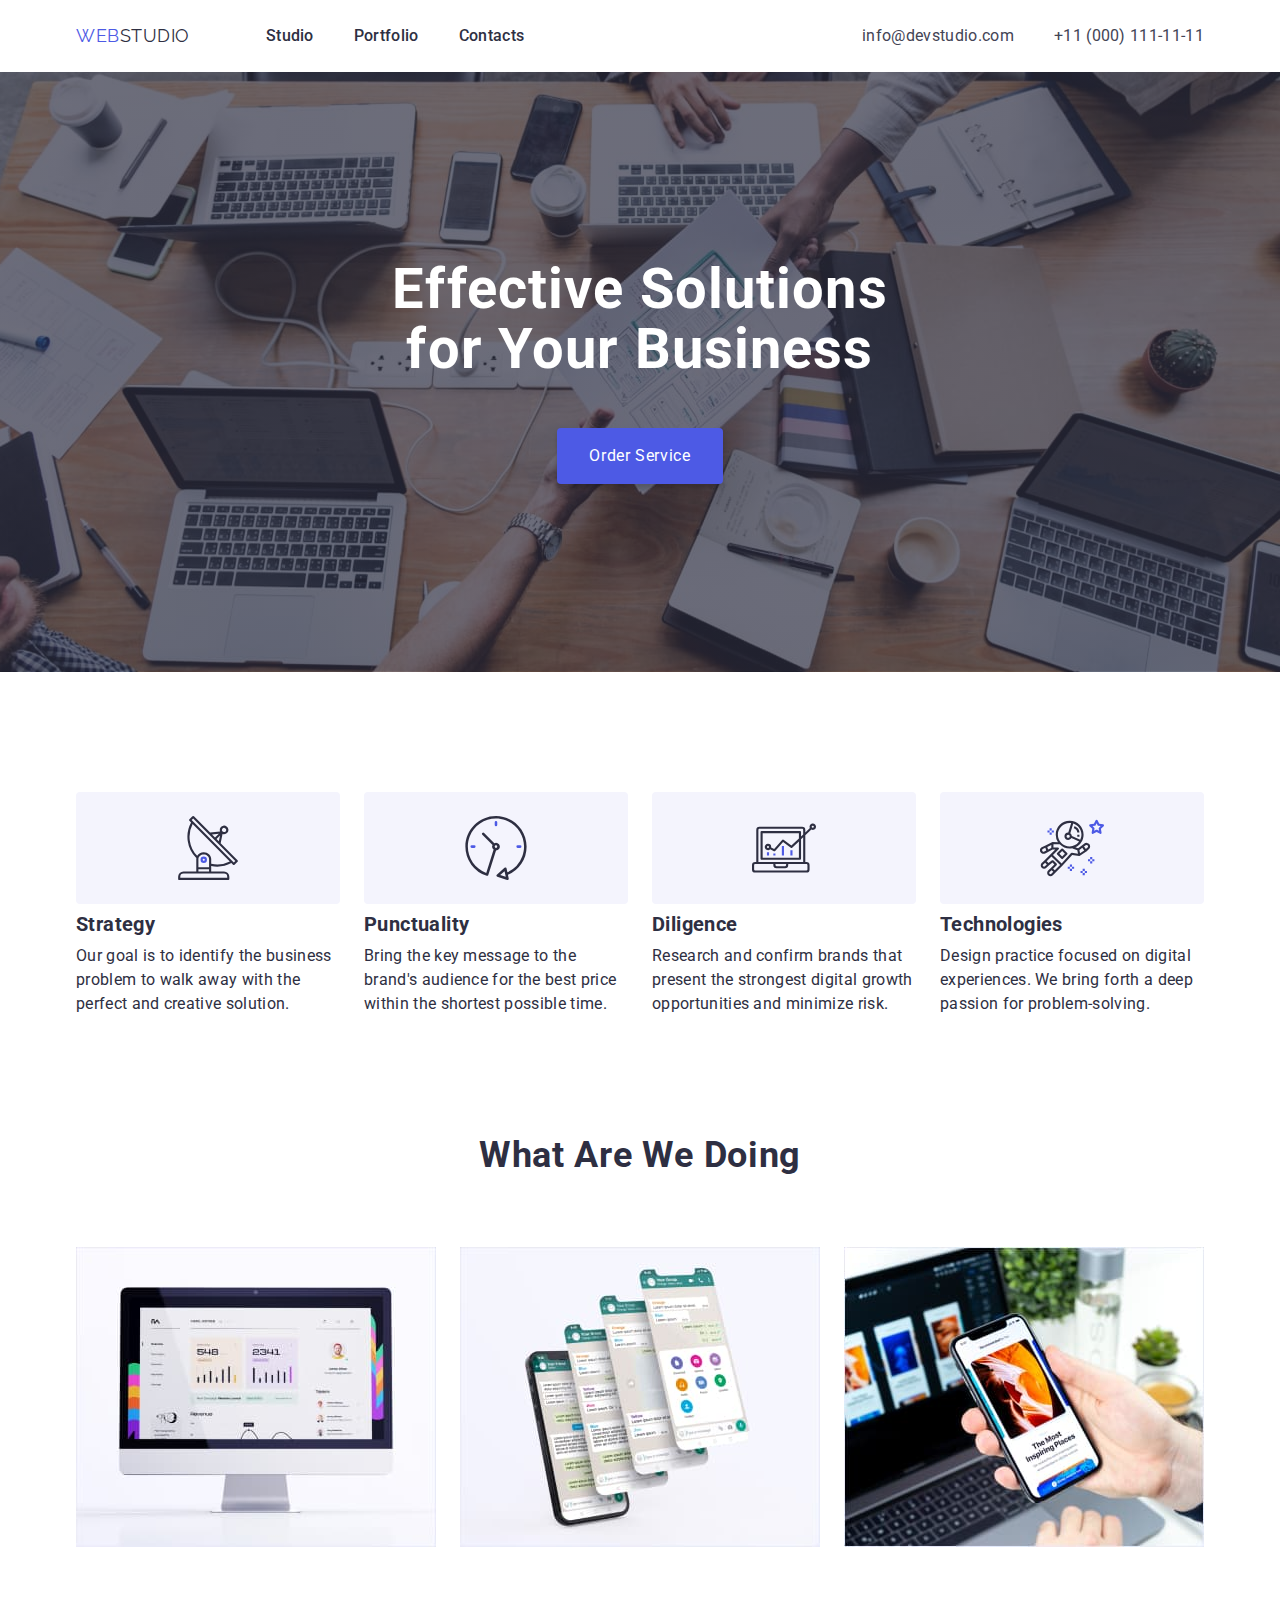
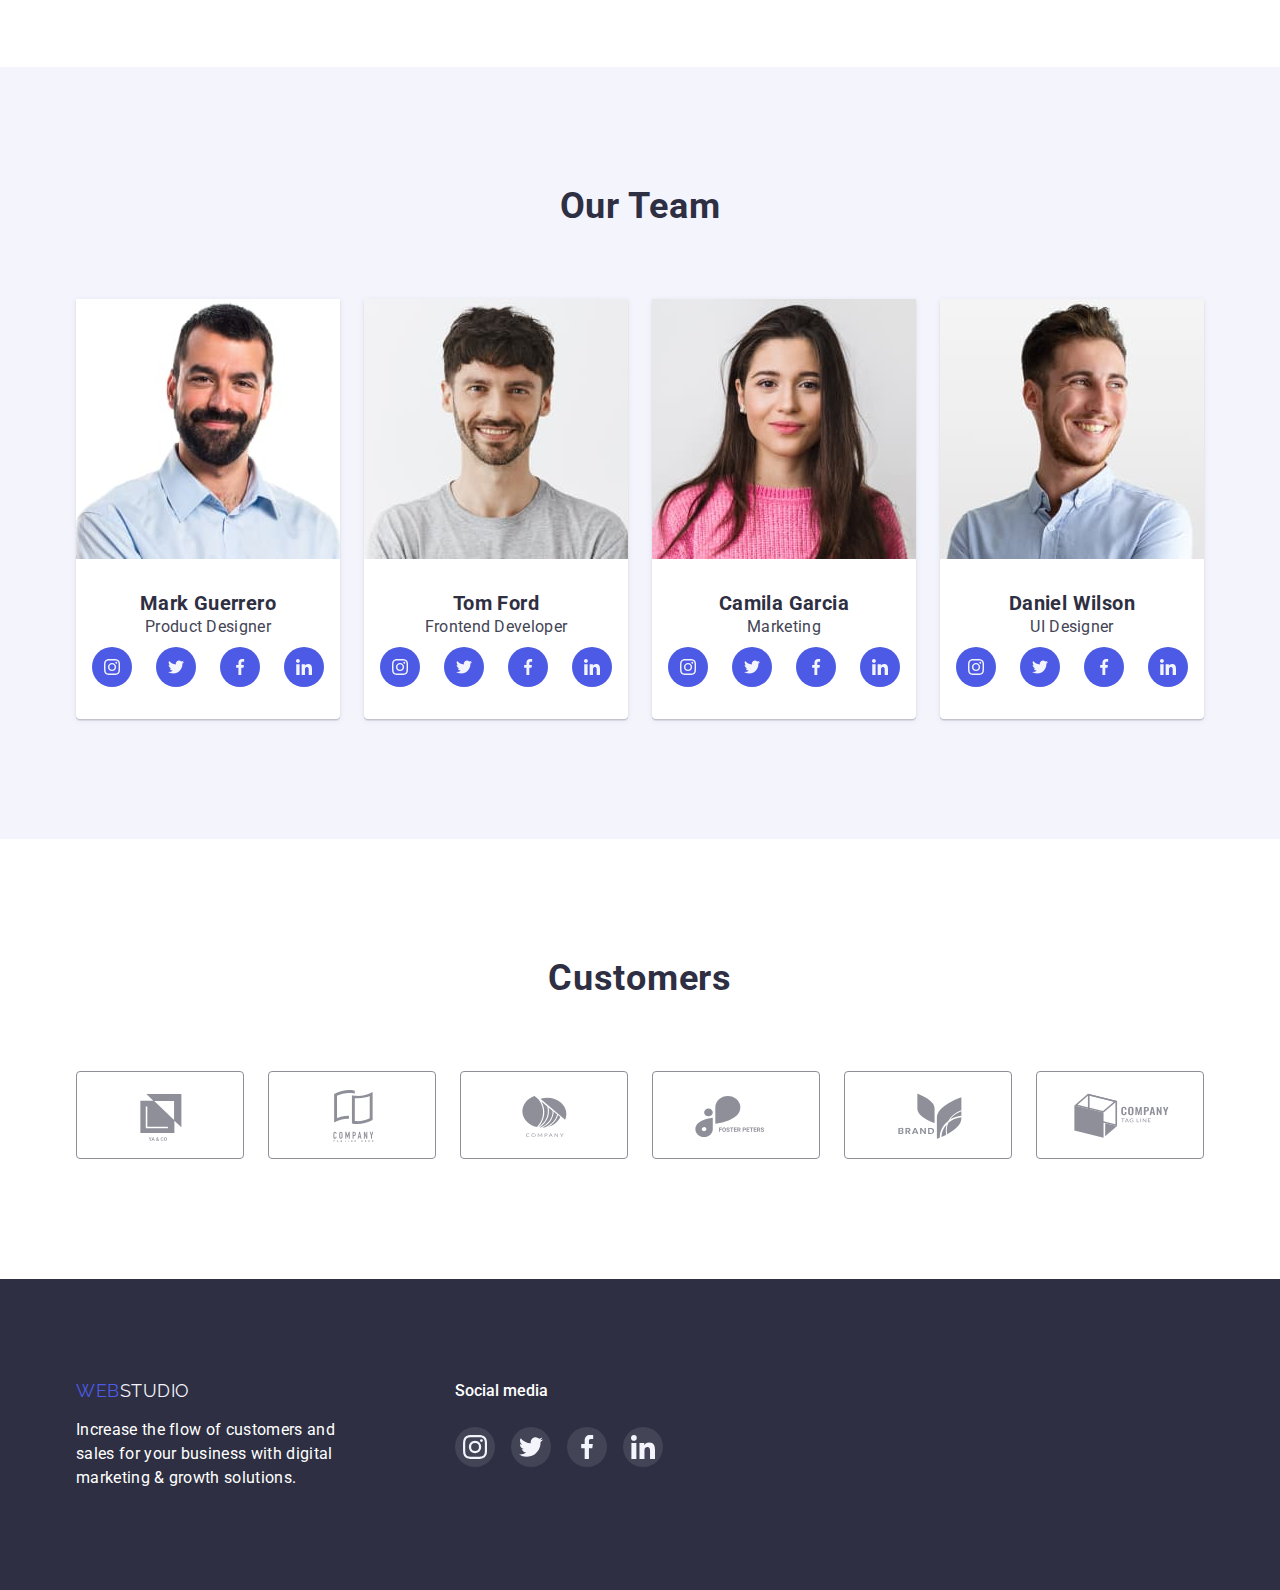
==== index.html @ 4eb9efae "Initial commit" ====
<!DOCTYPE html>
<html lang="en">
  <head>
    <meta charset="UTF-8" />
    <meta http-equiv="X-UA-Compatible" content="IE=edge" />
    <meta name="viewport" content="width=device-width, initial-scale=1.0" />

    <title>Document</title>
    <link rel="preconnect" href="https://fonts.googleapis.com" />
    <link rel="preconnect" href="https://fonts.gstatic.com" crossorigin />
    <link
      href="https://fonts.googleapis.com/css2?family=Raleway:wght@800&family=Roboto:wght@400;500;700;900&display=swap"
      rel="stylesheet"
    />
    <link
      rel="stylesheet"
      href="https://cdnjs.cloudflare.com/ajax/libs/modern-normalize/1.1.0/modern-normalize.min.css"
    />
    <link rel="stylesheet" href="./css/styles.css" />
  </head>

  <body>
    <header class="header">
      <div class="container header-studio">
        <nav class="navigation">
          <a href="./index.html" class="link-page"
            ><span class="link-icon">Web</span>Studio</a
          >
          <ul class="list-page">
            <li><a href="./index.html" class="page">Studio</a></li>
            <li><a href="./portfolio.html" class="page">Portfolio</a></li>
            <li><a href="" class="page">Contacts</a></li>
          </ul>
        </nav>
        <address class="address-webstudio">
          <ul class="link-address">
            <li>
              <a href="mailto:info@devstudio.com" class="address"
                >info@devstudio.com</a
              >
            </li>
            <li>
              <a href="tel:+110001111111" class="address"
                >+11 (000) 111-11-11</a
              >
            </li>
          </ul>
        </address>
      </div>
    </header>

    <main>
      <section class="hero">
        <div class="container">
          <h1 class="hero-section">
            Effective Solutions <br />
            for Your Business
          </h1>
          <button class="button" type="button">Order Service</button>
        </div>
      </section>
      <section class="section section-features">
        <div class="container">
          <h2 hidden>features</h2>
          <ul class="list-paragraphs">
            <li class="items">
              <div class="items-features">
                <svg width="64" height="64" class="icon-features">
                  <use href="./images/icons.svg#icon-antenna"></use>
                </svg>
              </div>
              <h3 class="title-list">Strategy</h3>
              <p class="list-features">
                Our goal is to identify the business <br />
                problem to walk away with the <br />
                perfect and creative solution.
              </p>
            </li>
            <li class="items">
              <div class="items-features">
                <svg width="64" height="64" class="icon-features">
                  <use href="./images/icons.svg#icon-clock"></use>
                </svg>
              </div>
              <h3 class="title-list">Punctuality</h3>
              <p class="list-features">
                Bring the key message to the <br />
                brand's audience for the best price <br />
                within the shortest possible time.
              </p>
            </li>
            <li class="items">
              <div class="items-features">
                <svg width="64" height="64" class="icon-features">
                  <use href="./images/icons.svg#icon-diagram"></use>
                </svg>
              </div>
              <h3 class="title-list">Diligence</h3>
              <p class="list-features">
                Research and confirm brands that <br />
                present the strongest digital growth <br />
                opportunities and minimize risk.
              </p>
            </li>
            <li class="items">
              <div class="items-features">
                <svg width="64" height="64" class="icon-features">
                  <use href="./images/icons.svg#icon-astronaut"></use>
                </svg>
              </div>
              <h3 class="title-list">Technologies</h3>
              <p class="list-features">
                Design practice focused on digital <br />
                experiences. We bring forth a deep <br />
                passion for problem-solving.
              </p>
            </li>
          </ul>
        </div>
      </section>
      <section class="section section-images">
        <div class="container">
          <h2 class="title-item">What are we doing</h2>
          <ul class="item-images">
            <li class="images">
              <img
                src="./images/macbook.jpg"
                alt="macbook"
                width="360"
                height="300"
              />
            </li>
            <li class="images">
              <img
                src="./images/screenshots.jpg"
                alt="screenshots"
                width="360"
                height="300"
              />
            </li>
            <li class="images">
              <img
                src="./images/iphone.jpg"
                alt="iphone"
                width="360"
                height="300"
              />
            </li>
          </ul>
        </div>
      </section>
      <section class="section section-team">
        <div class="container">
          <h2 class="subject">Our Team</h2>
          <ul class="team">
            <li class="list-team">
              <img src="./images/img(1).jpg" alt="Mark Guerrero" width="264" />
              <div class="item-team">
                <h3 class="subtitle">Mark Guerrero</h3>
                <p class="text">Product Designer</p>
                <ul class="webstudio-soc-list list">
                  <li class="webstudio-soc-item">
                    <a class="webstudio-soc-link link" href="">
                      <svg width="16" height="16" class="webstudio-soc-icon">
                        <use href="./images/icons.svg#icon-instagram"></use>
                      </svg>
                    </a>
                  </li>
                  <li class="webstudio-soc-item">
                    <a class="webstudio-soc-link link" href="">
                      <svg width="16" height="16" class="webstudio-soc-icon">
                        <use href="./images/icons.svg#icon-twitter"></use>
                      </svg>
                    </a>
                  </li>
                  <li class="webstudio-soc-item">
                    <a class="webstudio-soc-link link" href="">
                      <svg width="16" height="16" class="webstudio-soc-icon">
                        <use href="./images/icons.svg#icon-facebook"></use>
                      </svg>
                    </a>
                  </li>
                  <li class="webstudio-soc-item">
                    <a class="webstudio-soc-link link" href="">
                      <svg width="16" height="16" class="webstudio-soc-icon">
                        <use href="./images/icons.svg#icon-linkedin"></use>
                      </svg>
                    </a>
                  </li>
                </ul>
              </div>
            </li>
            <li class="list-team">
              <img src="./images/img(2).jpg" alt="Tom Ford" width="264" />
              <div class="item-team">
                <h3 class="subtitle">Tom Ford</h3>
                <p class="text">Frontend Developer</p>
                <ul class="webstudio-soc-list list">
                  <li class="webstudio-soc-item">
                    <a class="webstudio-soc-link link" href="">
                      <svg width="16" height="16" class="webstudio-soc-icon">
                        <use href="./images/icons.svg#icon-instagram"></use>
                      </svg>
                    </a>
                  </li>
                  <li class="webstudio-soc-item">
                    <a class="webstudio-soc-link link" href="">
                      <svg width="16" height="16" class="webstudio-soc-icon">
                        <use href="./images/icons.svg#icon-twitter"></use>
                      </svg>
                    </a>
                  </li>
                  <li class="webstudio-soc-item">
                    <a class="webstudio-soc-link link" href="">
                      <svg width="16" height="16" class="webstudio-soc-icon">
                        <use href="./images/icons.svg#icon-facebook"></use>
                      </svg>
                    </a>
                  </li>
                  <li class="webstudio-soc-item">
                    <a class="webstudio-soc-link link" href="">
                      <svg width="16" height="16" class="webstudio-soc-icon">
                        <use href="./images/icons.svg#icon-linkedin"></use>
                      </svg>
                    </a>
                  </li>
                </ul>
              </div>
            </li>
            <li class="list-team">
              <img src="./images/img(3).jpg" alt="Camila Garcia" width="264" />
              <div class="item-team">
                <h3 class="subtitle">Camila Garcia</h3>
                <p class="text">Marketing</p>
                <ul class="webstudio-soc-list list">
                  <li class="webstudio-soc-item">
                    <a class="webstudio-soc-link link" href="">
                      <svg width="16" height="16" class="webstudio-soc-icon">
                        <use href="./images/icons.svg#icon-instagram"></use>
                      </svg>
                    </a>
                  </li>
                  <li class="webstudio-soc-item">
                    <a class="webstudio-soc-link link" href="">
                      <svg width="16" height="16" class="webstudio-soc-icon">
                        <use href="./images/icons.svg#icon-twitter"></use>
                      </svg>
                    </a>
                  </li>
                  <li class="webstudio-soc-item">
                    <a class="webstudio-soc-link link" href="">
                      <svg width="16" height="16" class="webstudio-soc-icon">
                        <use href="./images/icons.svg#icon-facebook"></use>
                      </svg>
                    </a>
                  </li>
                  <li class="webstudio-soc-item">
                    <a class="webstudio-soc-link link" href="">
                      <svg width="16" height="16" class="webstudio-soc-icon">
                        <use href="./images/icons.svg#icon-linkedin"></use>
                      </svg>
                    </a>
                  </li>
                </ul>
              </div>
            </li>
            <li class="list-team">
              <img src="./images/img(4).jpg" alt="Daniel Wilson" width="264" />
              <div class="item-team">
                <h3 class="subtitle">Daniel Wilson</h3>
                <p class="text">UI Designer</p>
                <ul class="webstudio-soc-list list">
                  <li class="webstudio-soc-item">
                    <a class="webstudio-soc-link link" href="">
                      <svg width="16" height="16" class="webstudio-soc-icon">
                        <use href="./images/icons.svg#icon-instagram"></use>
                      </svg>
                    </a>
                  </li>
                  <li class="webstudio-soc-item">
                    <a class="webstudio-soc-link link" href="">
                      <svg width="16" height="16" class="webstudio-soc-icon">
                        <use href="./images/icons.svg#icon-twitter"></use>
                      </svg>
                    </a>
                  </li>
                  <li class="webstudio-soc-item">
                    <a class="webstudio-soc-link link" href="">
                      <svg width="16" height="16" class="webstudio-soc-icon">
                        <use href="./images/icons.svg#icon-facebook"></use>
                      </svg>
                    </a>
                  </li>
                  <li class="webstudio-soc-item">
                    <a class="webstudio-soc-link link" href="">
                      <svg width="16" height="16" class="webstudio-soc-icon">
                        <use href="./images/icons.svg#icon-linkedin"></use>
                      </svg>
                    </a>
                  </li>
                </ul>
              </div>
            </li>
          </ul>
        </div>
      </section>
      <section class="section">
        <div class="container">
          <h4 class="title-customers">Customers</h4>
          <ul class="customers-list">
            <li class="customers-item">
              <a class="customers-link" href="">
                <svg width="104" height="56" class="customers-icon">
                  <use href="./images/icons.svg#icon-logo"></use>
                </svg>
              </a>
            </li>
            <li class="customers-item">
              <a class="customers-link" href="">
                <svg width="104" height="56" class="customers-icon">
                  <use href="./images/icons.svg#icon-logo-1"></use>
                </svg>
              </a>
            </li>
            <li class="customers-item">
              <a class="customers-link" href="">
                <svg width="104" height="56" class="customers-icon">
                  <use href="./images/icons.svg#icon-logo-2"></use>
                </svg>
              </a>
            </li>
            <li class="customers-item">
              <a class="customers-link" href="">
                <svg width="104" height="56" class="customers-icon">
                  <use href="./images/icons.svg#icon-logo-3"></use>
                </svg>
              </a>
            </li>
            <li class="customers-item">
              <a class="customers-link" href="">
                <svg width="104" height="56" class="customers-icon">
                  <use href="./images/icons.svg#icon-logo-4"></use>
                </svg>
              </a>
            </li>
            <li class="customers-item">
              <a class="customers-link" href="">
                <svg width="104" height="56" class="customers-icon">
                  <use href="./images/icons.svg#icon-logo-5"></use>
                </svg>
              </a>
            </li>
          </ul>
        </div>
      </section>
    </main>
    <footer class="footer">
      <div class="container webstudio-section">
        <div class="webstudio-footer">
          <a class="link-footer-page" href="./index.html"
            ><span class="link-footer-icon">Web</span>Studio</a
          >
          <p class="text-footer">
            Increase the flow of customers and <br />
            sales for your business with digital <br />
            marketing & growth solutions.
          </p>
        </div>
        <div>
          <h5 class="title-soc">Social media</h5>
          <ul class="footer-soc-list">
            <li class="footer-item-soc">
              <a class="link-footer-webstudio" href="">
                <svg width="24" height="24" class="footer-icon-link">
                  <use href="./images/icons.svg#icon-instagram"></use>
                </svg>
              </a>
            </li>
            <li class="footer-item-soc">
              <a class="link-footer-webstudio" href="">
                <svg width="24" height="24" class="footer-icon-link">
                  <use href="./images/icons.svg#icon-twitter"></use>
                </svg>
              </a>
            </li>
            <li class="footer-item-soc">
              <a class="link-footer-webstudio" href="">
                <svg width="24" height="24" class="footer-icon-link">
                  <use href="./images/icons.svg#icon-facebook"></use>
                </svg>
              </a>
            </li>
            <li class="footer-item-soc">
              <a class="link-footer-webstudio" href="">
                <svg width="24" height="24" class="footer-icon-link">
                  <use href="./images/icons.svg#icon-linkedin"></use>
                </svg>
              </a>
            </li>
          </ul>
        </div>
      </div>
    </footer>
  </body>
</html>
---- css/styles.css ----
/* стилізація index.html */
:root{
    --brand-color: #404BBF;
    --title-color: #2E2F42;
    --heading-color: #FFFFFF;
    --address-color: #434455;
    --button-color: #4D5AE5;
    --button-background: #F4F4FD;
    --button-filtre-color: #E7E9FC;
    --icon-color-hover: #404BBF;
    --icon-color: #8E8F99;
    --icon-hover-footer:#31D0AA;
}

p,
ul,
h1,
h2,
h3,
h4,
h5,
h6{
    margin: 0;
    padding: 0;
}



img {
   display: block;
   max-width: 100%;
   height: auto;
}

button {
    cursor: pointer;
}


body{
    font-family: 'Roboto','Golos Text', sans-serif;
    color: var(--title-color);
    margin: auto; 
}
ul {list-style: none;}
a {text-decoration: none;}
/* header */

.container{
    max-width: 1158px; 
    margin: 0 auto;
    padding-left: 15px;
    padding-right: 15px;
}

.section{
    padding: 120px 0;
}

.navigation {
    display: flex;
}

.header{
    padding-top:24px ;
    padding-bottom: 24px;
}

.header-studio{
    display: flex;
    align-items: center;
}



.link-page{
    font-family: 'Raleway', sans-serif;
    color: var(--title-color);
    font-size: 18px;
    line-height: 1.3;
    display: flex;
    align-items: center;
    padding: 0px;
    letter-spacing: 0.03em;
    text-transform: uppercase;
    margin-right: 76px;
}

.list-page{
    display: flex;
    align-items: center;
    padding: 0px;
    gap: 40px;
}

.link-icon{
    font-family: 'Raleway', sans-serif;
    color: var(--button-color);
    font-size: 18px;
    line-height: 1.3;
    display: flex;
    align-items: center;
    letter-spacing: 0.03em;
    text-transform: uppercase;
}

.page {
    color: var(--title-color);
    font-weight: 500;
    font-size: 16px;
    line-height: 1.5;
    letter-spacing: 0.02em;
    
}

.page:hover{
   color: var(--brand-color);
}

.page:focus{
   color: var(--brand-color);
}

.link-address{
    display: flex;
    gap: 40px;
    align-items: center;
}

.address-webstudio{
    margin-left: auto;
}

.address{
    color: var(--address-color);
    font-style: normal;
    font-size: 16px;
    line-height: 1.5;
    letter-spacing: 0.02em;

}

.address:hover{
    color: var(--brand-color);
}

.address:focus{
    color: var(--brand-color);
}
/* main */
/*section_1*/

.hero{
    background-color: var(--title-color);
    background-image: linear-gradient(rgba(46, 47, 66, 0.7),rgba(46, 47, 66, 0.7)), url(../images/hero-section.jpg);
    background-repeat: no-repeat;
    background-position: center;
    background-size: 1440px;
    padding: 188px 0;
}

.hero-section{
    color: var(--heading-color);
    
    font-size: 56px;
    line-height: 1.07;
    text-align: center;
    letter-spacing: 0.02em;
    margin-bottom: 48px;
}

.button{
    font-family: 'Roboto';
    cursor: pointer;
    color: var(--heading-color);
    background: var(--button-color);
    font-size: 16px;
    line-height: 1.5;
    display: flex;
    align-items: center;
    letter-spacing: 0.04em;
    box-shadow: 0px 4px 4px rgba(0, 0, 0, 0.15);
    border-radius: 4px;
    border: none;
    padding: 16px 32px;
    margin: 0 auto;

}

.button:hover{
    background: var(--brand-color);

}
/* section_2 */

.section-features{
    padding-bottom: 0;
}

.list-paragraphs{
    display: flex;
    flex-wrap: wrap;
    gap: 24px
}

.items{
    flex-basis: calc((100% - 72px) / 4);
}

.items-features{
    background-color: var(--button-background);
    border-radius: 4px;
    margin-bottom: 8px;
    height: 112px;
    display: flex;
    align-items: center;
    justify-content: center;
}

.icon-features{
}

.items:last-child{
    padding-right: 0;
}

.title-list{
    font-size: 20px;
    line-height: 1.2;
    letter-spacing: 0.02em;
    margin-bottom: 8px;
}


.list-features{
    font-size: 16px;
    line-height: 1.5;
    letter-spacing: 0.02em;
}

.webstudio-soc-list {
    display: flex;
    justify-content: center;
    gap: 24px;
}

.webstudio-soc-item {
    width: 40px;
    height: 40px;
    
}
.webstudio-soc-link {
    width: 100%;
    height: 100%;
    border-radius: 50%;
    background-color: var(--button-color);
    display: flex;
    align-items: center;
    justify-content: center;
}
.webstudio-soc-link:hover,
.webstudio-soc-link:focus{
    background: var(--brand-color);
}
.webstudio-soc-icon{
    
}


.item-images{
    display: flex;
    gap: 24px;


}

.images{
    flex-basis: calc((100% - 48px) / 3);
}

/* section_3 */
.title-item{
    font-size: 36px;
    line-height: 1.1;
    text-align: center;
    letter-spacing: 0.02em;
    text-transform: capitalize;
    margin-bottom: 72px;
}



/* section_4 */

.section-team{
    background: var(--button-background);
}

.subject{
    font-size: 36px;
    line-height: 1.1;
    text-align: center;
    letter-spacing: 0.02em;
    text-transform: capitalize;
    margin-bottom: 72px;
}

.list-team {
    background-color: var(--heading-color);
    box-shadow: 0px 1px 6px rgba(46, 47, 66, 0.08), 0px 1px 1px rgba(46, 47, 66, 0.16), 0px 2px 1px rgba(46, 47, 66, 0.08);
    border-radius: 0px 0px 4px 4px;
    flex-basis: calc((100% - 72px) / 4);
}

.team{
    display: flex;
    gap: 24px;


}

.item-team{
    padding: 32px 16px;
}

.subtitle {
    font-size: 20px;
    line-height: 1.2;
    text-align: center;
    letter-spacing: 0.02em;
}

.text{
    color: var(--address-color);
    font-size: 16px;
    line-height: 24px;
    text-align: center;
    letter-spacing: 0.02em;
    margin-bottom: 8px;
}
.title-customers{
    font-size: 36px;
    line-height: 1.1;
    text-align: center;
    letter-spacing: 0.02em;
    text-transform: capitalize;
    margin-bottom: 72px;
}

.icon{
}

.customers-list{
    display: flex;
    justify-content: center;
    align-items: center;
    gap: 24px;
}
.customers-item {
    flex-basis: calc((100% - 120px / 6));
}

.customers-link:hover,
.customers-link:focus{
    color: var(--brand-color);
    border: 1px solid var(--brand-color);
}
.customers-link {
    border: 1px solid var(--icon-color);
    border-radius: 4px;
    display: flex;
    height: 88px;
    align-items: center;
    justify-content: center;
    color: var(--icon-color);

}


.customers-icon{
    fill: currentColor;
}

/* footer */

.footer{
    background-color: var(--title-color);
    padding: 100px 0;
}


.text-footer{
    color: var(--heading-color);
    font-family: 'Roboto';
    font-size: 16px;
    line-height: 1.5;
    letter-spacing: 0.02em;
}

.title-soc{
    color: var(--heading-color);
    font-style: normal;
    font-weight: 500;
    font-size: 16px;
    line-height: 24px;
    margin-bottom: 24px;
}

.footer-soc-list {
    display: flex;
    align-items: center;
    gap: 16px;
}
.footer-item-soc {
    width: 40px;
    height: 40px;
}
.footer-icon-link {


}

.link-footer-webstudio{
    width: 100%;
    height: 100%;
    border-radius: 50%;
    background-color: rgba(255, 255, 255, 0.1);
    display: flex;
    align-items: center;
    justify-content: center;
}

.link-footer-webstudio:hover,
.link-footer-webstudio:focus{
    box-shadow: 0px 4px 4px rgba(0, 0, 0, 0.25);
    background: var(--icon-hover-footer);
}


.webstudio-section{
    display: flex;
}

.webstudio-footer{
    margin-right: 120px;
}

.link-footer-page{
    font-family: 'Raleway', sans-serif;
    color: var(--button-background);
    font-size: 18px;
    line-height: 1.3;
    display: flex;
    align-items: center;
    letter-spacing: 0.03em;
    text-transform: uppercase;
    margin-bottom: 16px;
}

.link-footer-icon{
    font-family: 'Raleway', sans-serif;
    color: var(--button-color);
    font-size: 18px;
    line-height: 1.3;
    display: flex;
    align-items: center;
    letter-spacing: 0.03em;
    text-transform: uppercase;
}











/* стилізація portfolio.html */



.portfolio{
    border-bottom: 1px solid #E7E9FC;
}

.link{
    font-family: 'Raleway', sans-serif;
    color: var(--title-color);
    font-size: 18px;
    line-height: 1.3;
    display: flex;
    align-items: center;
    letter-spacing: 0.03em;
    text-transform: uppercase;
}

.link-logo{
    font-family: 'Raleway', sans-serif;
    color: var(--button-color);
    font-size: 18px;
    line-height: 1.3;
    display: flex;
    align-items: center;
    letter-spacing: 0.03em;
    text-transform: uppercase;
}

.page-portfolio{
    color: var(--title-color);
    font-weight: 500;
    font-size: 16px;
    line-height: 1.5;
    letter-spacing: 0.02em;
}

.page-portfolio:hover{
    color: var(--brand-color);
}

.page-portfolio:focus{
    color: var(--brand-color);
}    

.address-portfolio{
    color: var(--address-color);
    font-style: normal;
    font-size: 16px;
    line-height: 1.5;
    letter-spacing: 0.02em;
    margin-left: auto;
    
}

.address-portfolio:hover{
    color: var(--brand-color);
}

.address-portfolio:focus{
    color: var(--brand-color);
}



.portfolio-buttons{
    display: flex;
    justify-content: center;
    gap: 24px;
    margin-bottom: 72px;
}

.button-filtre{
    cursor: pointer;
    color: var(--button-color);
    background: var(--button-background);
    font-size: 16px;
    line-height: 1.5;
    display: flex;
    align-items: center;
    text-align: center;
    letter-spacing: 0.04em;
    border: 1px solid var(--button-filtre-color);
    border-radius: 4px;
    padding: 12px 24px;
}

.button-filtre:hover{
    color: var(--heading-color);
    background-color: var(--brand-color);
    box-shadow: 0px 3px 1px rgba(0, 0, 0, 0.1), 0px 2px 1px rgba(0, 0, 0, 0.08), 0px 2px 2px rgba(0, 0, 0, 0.12);
    border: 1px solid var(--brand-color);
}

.button-filtre:focus{
    color: var(--heading-color);
    background-color: var(--brand-color);
}





.portfolio-items{
    display: flex;
    flex-wrap: wrap;
    gap: 48px 24px;
   
}

.border{
   border: 1px solid var(--button-filtre-color);
   border-top: 0;
   padding: 32px 16px;
}

.portfolio-list_item {
    background: var(--heading-color);
    flex-basis: calc((100% - 48px) / 3);
}

.portfolio-list_item:hover{
    box-shadow: 0px 1px 6px rgba(46, 47, 66, 0.08), 0px 1px 1px rgba(46, 47, 66, 0.16), 0px 2px 1px rgba(46, 47, 66, 0.08)
}

.title-filtre{
    font-size: 20px;
    line-height: 1.2;
    letter-spacing: 0.02em;
}

.text-filtre{
    font-size: 16px;
    line-height: 1.5;
    letter-spacing: 0.02em;
}

.footer-portfolio{
    background-color: var(--title-color);
    
}

.text-footer-portfolio{
    color: var(--heading-color);
    font-size: 16px;
    line-height: 1.5;
    letter-spacing: 0.02em;
}

.footer-section{
    padding: 100px 0;
    display: flex;
}

.link-footer{
    font-family: 'Raleway', sans-serif;
    color: var(--button-background);
    font-size: 18px;
    line-height: 1.17;
    display: flex;
    align-items: center;
    letter-spacing: 0.03em;
    text-transform: uppercase;
    margin-bottom: 16px;
}

.link-web{
    font-family: 'Raleway', sans-serif;
    color: var(--button-color);
    font-size: 18px;
    line-height: 1.17;
    display: flex;
    align-items: center;
    letter-spacing: 0.03em;
    text-transform: uppercase;
}
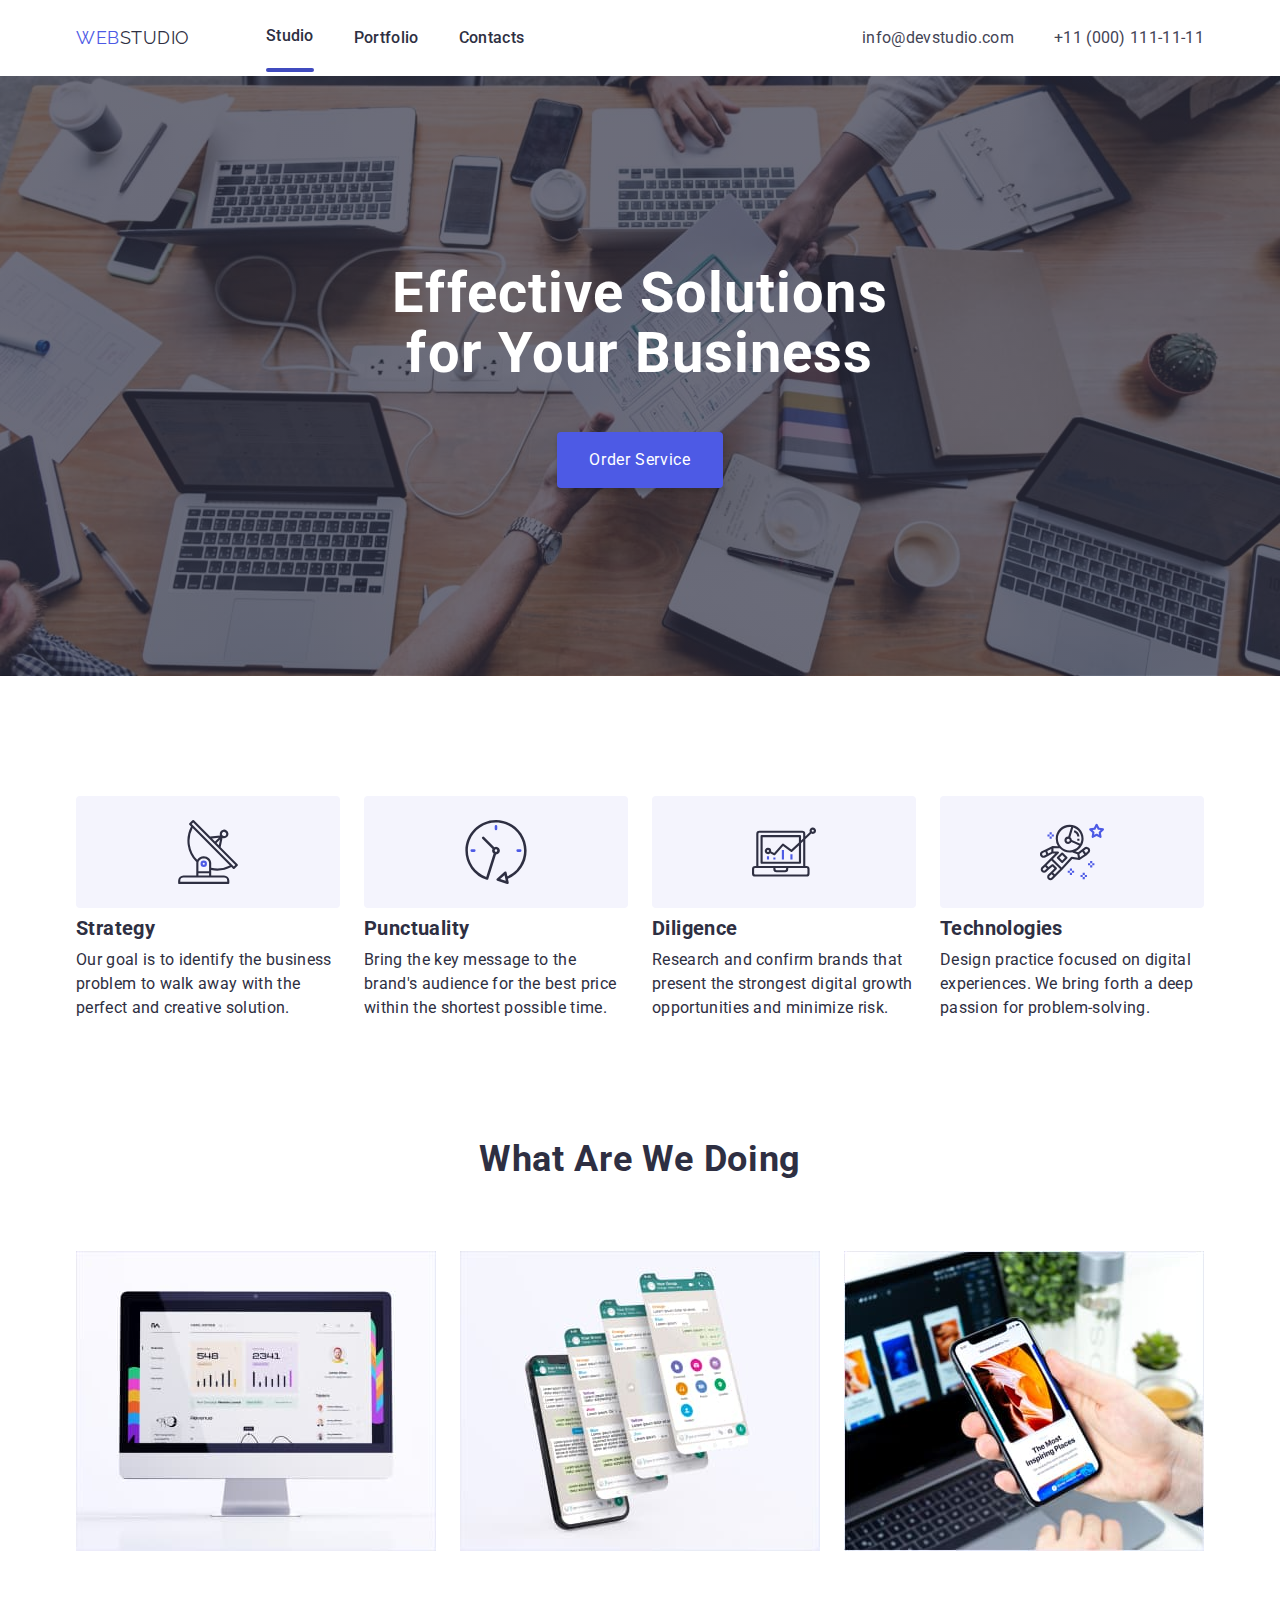
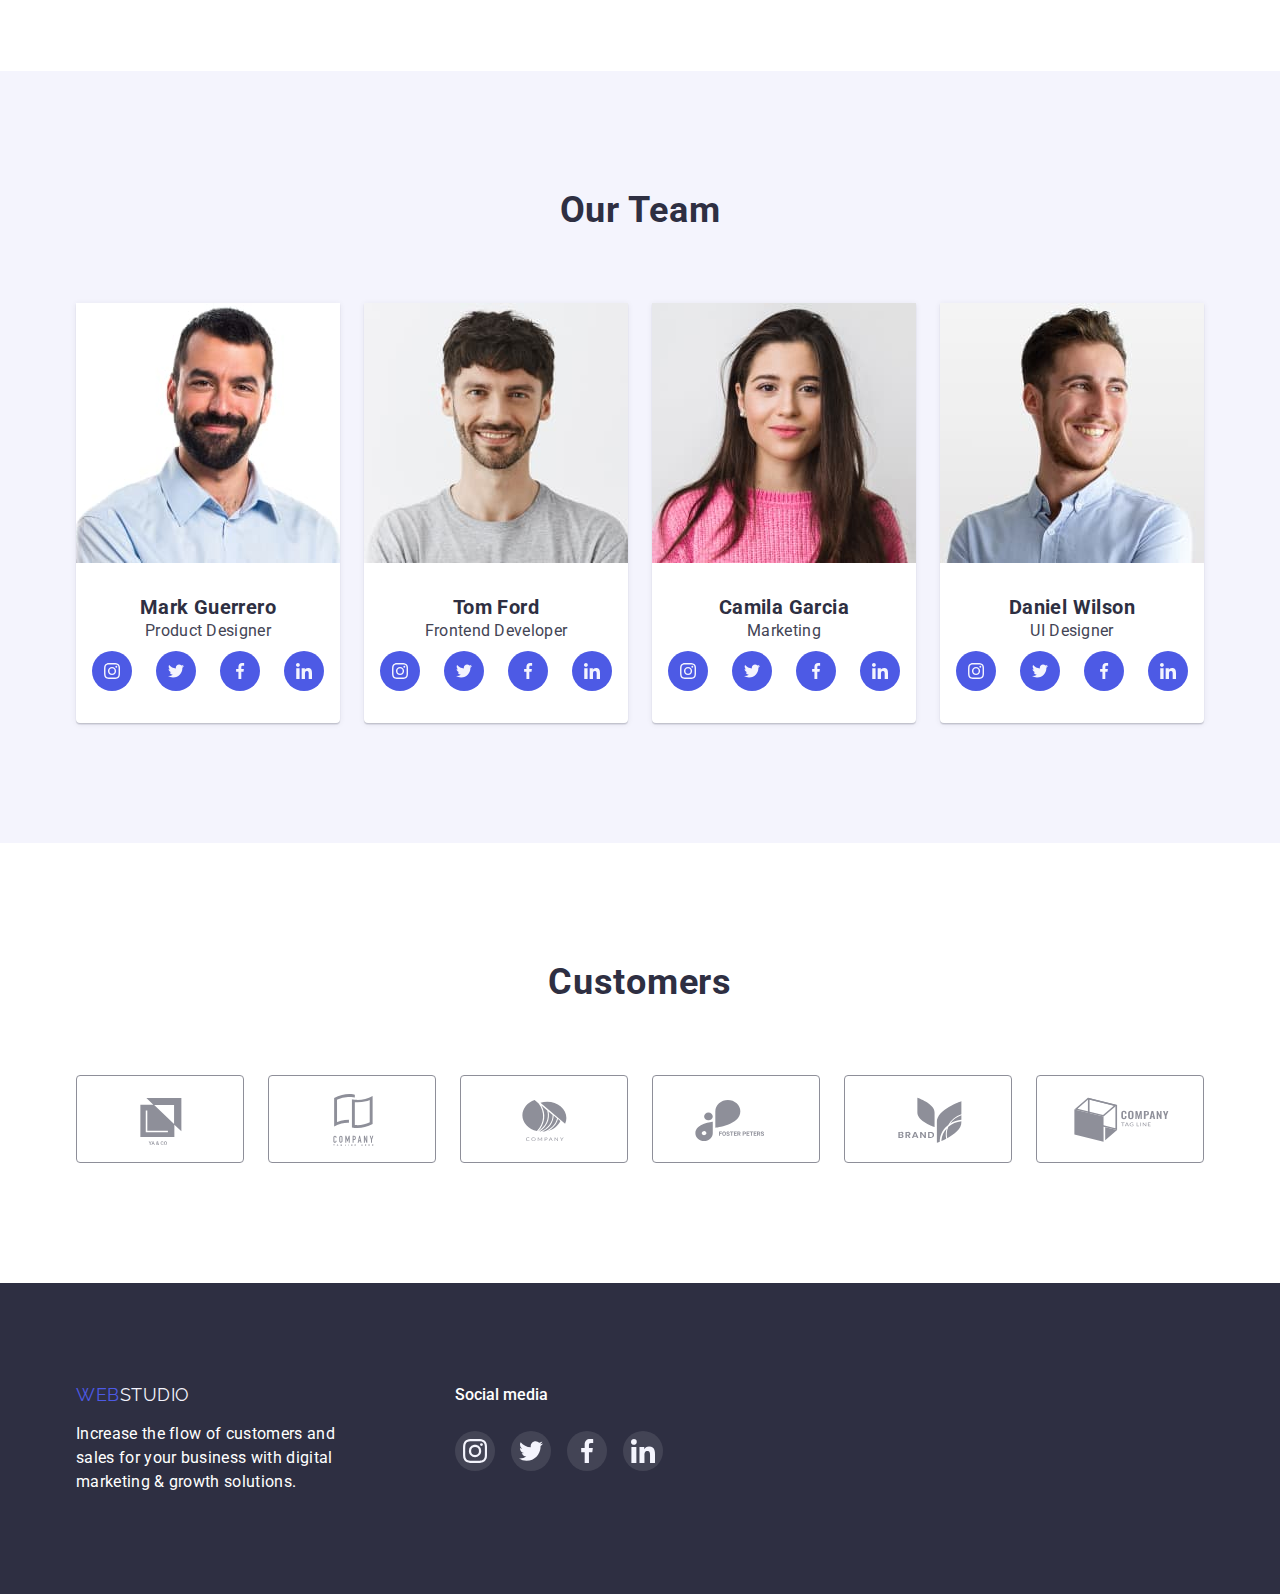
==== commit c164c2c0: "goit-markup-hw-05" ====
--- a/index.html
+++ b/index.html
@@ -27,7 +27,7 @@
             ><span class="link-icon">Web</span>Studio</a
           >
           <ul class="list-page">
-            <li><a href="./index.html" class="page">Studio</a></li>
+            <li><a href="./index.html" class="page studio">Studio</a></li>
             <li><a href="./portfolio.html" class="page">Portfolio</a></li>
             <li><a href="" class="page">Contacts</a></li>
           </ul>
@@ -401,5 +401,6 @@
         </div>
       </div>
     </footer>
+    <script src="./js/modal.js"></script>
   </body>
 </html>
--- a/css/styles.css
+++ b/css/styles.css
@@ -104,22 +104,44 @@
     text-transform: uppercase;
 }
 
-.page {
+.page-studio {
     color: var(--title-color);
     font-weight: 500;
     font-size: 16px;
     line-height: 1.5;
     letter-spacing: 0.02em;
-    
-}
-
-.page:hover{
-   color: var(--brand-color);
-}
-
+}
+
+.page{
+    color: var(--title-color);
+    font-weight: 500;
+    font-size: 16px;
+    line-height: 1.5;
+    letter-spacing: 0.02em;
+    position: relative;
+}
+
+.studio::after{
+  content: "";
+  width: 100%;
+  height: 4px;
+  left: 0;
+  bottom: 0;
+  display: block;
+  background-color: var(--brand-color);
+  border-radius: 2px;
+  transition: var(--curent-color);
+  position: relative;
+  top: 20px;
+}
+
+
+.page:hover,
 .page:focus{
    color: var(--brand-color);
 }
+
+
 
 .link-address{
     display: flex;
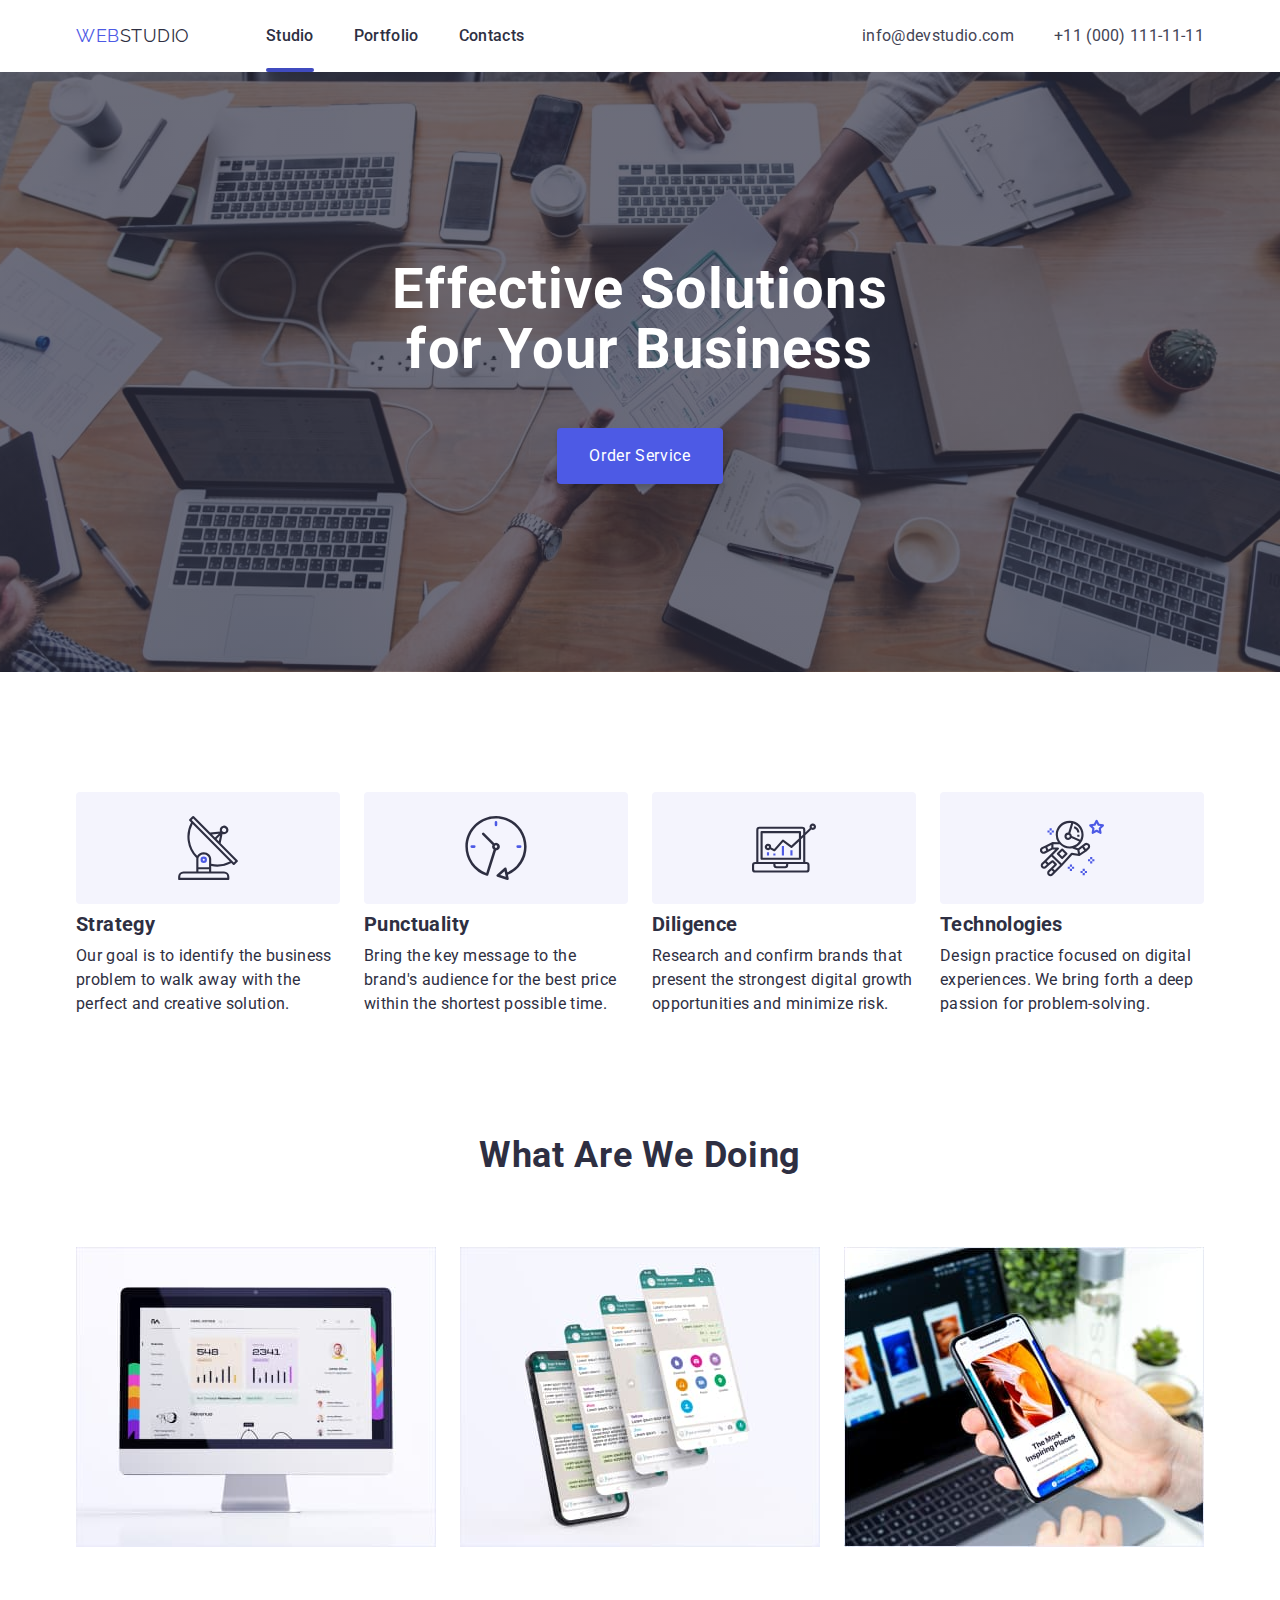
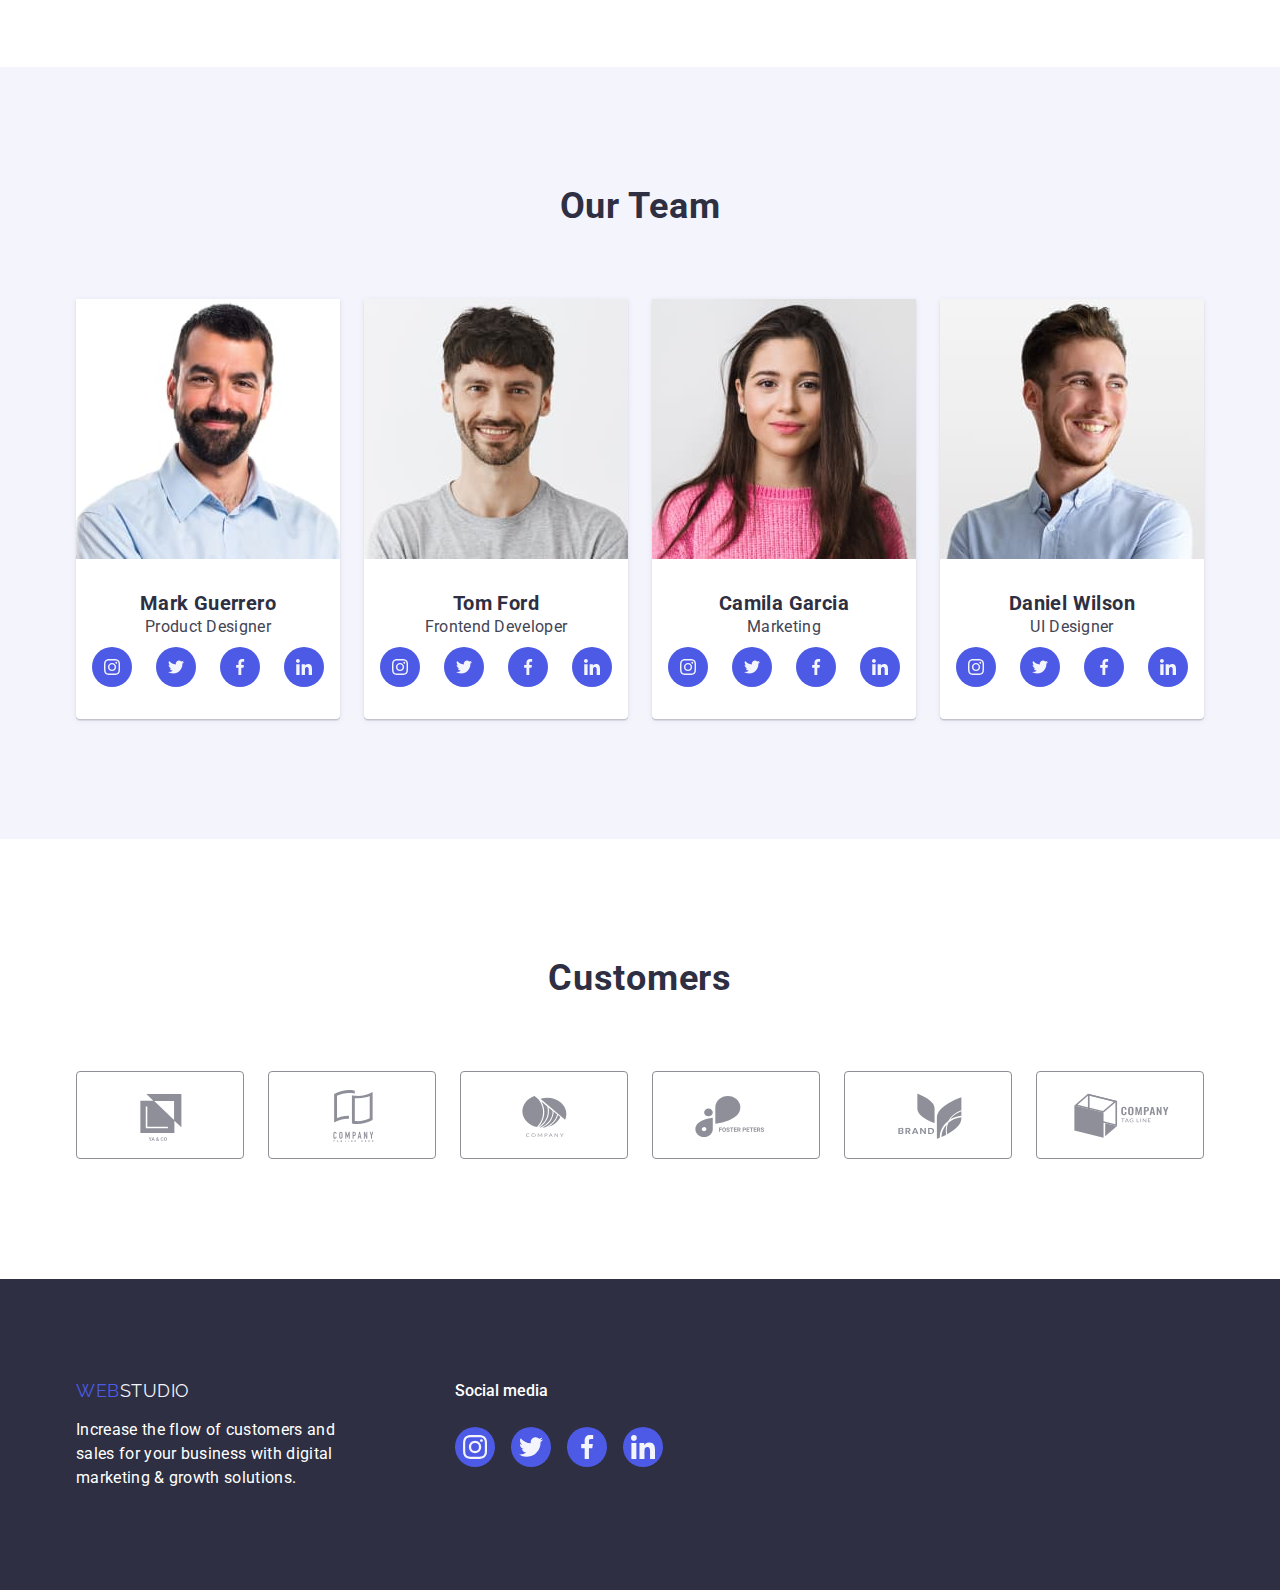
==== commit 08e33d25: "goit-markup-hw-05" ====
--- a/index.html
+++ b/index.html
@@ -56,7 +56,9 @@
             Effective Solutions <br />
             for Your Business
           </h1>
-          <button class="button" type="button">Order Service</button>
+          <button class="button" data-modal-open type="button">
+            Order Service
+          </button>
         </div>
       </section>
       <section class="section section-features">
@@ -401,6 +403,15 @@
         </div>
       </div>
     </footer>
+    <div class="backdrop is-hidden" data-modal>
+      <div class="modal">
+        <button type="button" class="button-close" data-modal-close>
+          <svg width="24" height="24" class="modal-close">
+            <use href="./images/icons.svg#icon-close-black-18dp-2-1"></use>
+          </svg>
+        </button>
+      </div>
+    </div>
     <script src="./js/modal.js"></script>
   </body>
 </html>
--- a/css/styles.css
+++ b/css/styles.css
@@ -10,6 +10,7 @@
     --icon-color-hover: #404BBF;
     --icon-color: #8E8F99;
     --icon-hover-footer:#31D0AA;
+    --backdrop-color:rgba(48, 48, 48, 0.445);
 }
 
 p,
@@ -131,14 +132,16 @@
   background-color: var(--brand-color);
   border-radius: 2px;
   transition: var(--curent-color);
-  position: relative;
-  top: 20px;
+  position: absolute;
+  top: 42px;
 }
 
 
 .page:hover,
 .page:focus{
    color: var(--brand-color);
+    transition-duration: 250ms;
+    transition-timing-function: cubic-bezier(0.4, 0, 0.2, 1);
 }
 
 
@@ -162,13 +165,14 @@
 
 }
 
-.address:hover{
-    color: var(--brand-color);
-}
-
+.address:hover,
 .address:focus{
     color: var(--brand-color);
-}
+    transition-duration: 250ms;
+    transition-timing-function: cubic-bezier(0.4, 0, 0.2, 1);
+}
+
+
 /* main */
 /*section_1*/
 
@@ -209,9 +213,11 @@
 
 }
 
-.button:hover{
+.button:hover,
+.button:focus{
     background: var(--brand-color);
-
+    transition-duration: 250ms;
+    transition-timing-function: cubic-bezier(0.4, 0, 0.2, 1);
 }
 /* section_2 */
 
@@ -283,6 +289,8 @@
 .webstudio-soc-link:hover,
 .webstudio-soc-link:focus{
     background: var(--brand-color);
+    transition-duration: 250ms;
+    transition-timing-function: cubic-bezier(0.4, 0, 0.2, 1);
 }
 .webstudio-soc-icon{
     
@@ -386,6 +394,8 @@
 .customers-link:focus{
     color: var(--brand-color);
     border: 1px solid var(--brand-color);
+    transition-duration: 250ms;
+    transition-timing-function: cubic-bezier(0.4, 0, 0.2, 1);
 }
 .customers-link {
     border: 1px solid var(--icon-color);
@@ -446,7 +456,7 @@
     width: 100%;
     height: 100%;
     border-radius: 50%;
-    background-color: rgba(255, 255, 255, 0.1);
+    background-color: var(--button-color);
     display: flex;
     align-items: center;
     justify-content: center;
@@ -456,6 +466,8 @@
 .link-footer-webstudio:focus{
     box-shadow: 0px 4px 4px rgba(0, 0, 0, 0.25);
     background: var(--icon-hover-footer);
+    transition-duration: 250ms;
+    transition-timing-function: cubic-bezier(0.4, 0, 0.2, 1);
 }
 
 
@@ -492,6 +504,60 @@
 
 
 
+.backdrop{
+    position: fixed;
+    top: 0;
+    width: 100%;
+    height: 100%;
+    background-color: var(--backdrop-color);
+    box-shadow: 0px 1px 1px rgba(0, 0, 0, 0.14), 0px 1px 3px rgba(0, 0, 0, 0.12), 0px 2px 1px rgba(0, 0, 0, 0.2);
+    border-radius: 4px;
+}
+
+.modal {
+    width: 408px;
+    min-height: 576px;
+    background-color: #F4F4FD;
+    border-radius: 4px;
+    position: absolute;
+    top: 50%;
+    left: 50%;
+    transform: translate(-50%, -50%);
+    padding: 32px;
+}
+
+.button-close{
+    border: 1px solid rgba(0, 0, 0, 0.1);
+    border-radius: 50%;
+    display: block;
+    margin-left: auto;
+    
+}
+
+.modal-close{
+    width: 8px;
+    height: 8px;
+    fill: var(--title-color);
+}
+
+.is-hidden{
+    opacity: 0;
+    visibility: hidden;
+    pointer-events: none;
+}
+
+
+
+
+
+
+
+
+
+
+
+
+
 
 
 
@@ -506,6 +572,19 @@
 
 .portfolio{
     border-bottom: 1px solid #E7E9FC;
+}
+.portfolio-position::after{
+  content: "";
+  width: 100%;
+  height: 4px;
+  left: 0;
+  bottom: 0;
+  display: block;
+  background-color: var(--brand-color);
+  border-radius: 2px;
+  transition: var(--curent-color);
+  position: absolute;
+  top: 42px;
 }
 
 .link{
@@ -538,13 +617,14 @@
     letter-spacing: 0.02em;
 }
 
-.page-portfolio:hover{
-    color: var(--brand-color);
-}
-
+.page-portfolio:hover,
 .page-portfolio:focus{
     color: var(--brand-color);
-}    
+    transition-duration: 250ms;
+    transition-timing-function: cubic-bezier(0.4, 0, 0.2, 1);
+}
+
+   
 
 .address-portfolio{
     color: var(--address-color);
@@ -556,13 +636,13 @@
     
 }
 
-.address-portfolio:hover{
-    color: var(--brand-color);
-}
-
+.address-portfolio:hover,
 .address-portfolio:focus{
     color: var(--brand-color);
-}
+    transition-duration: 250ms;
+    transition-timing-function: cubic-bezier(0.4, 0, 0.2, 1);
+}
+
 
 
 
@@ -593,11 +673,15 @@
     background-color: var(--brand-color);
     box-shadow: 0px 3px 1px rgba(0, 0, 0, 0.1), 0px 2px 1px rgba(0, 0, 0, 0.08), 0px 2px 2px rgba(0, 0, 0, 0.12);
     border: 1px solid var(--brand-color);
+    transition-duration: 250ms;
+    transition-timing-function: cubic-bezier(0.4, 0, 0.2, 1);
 }
 
 .button-filtre:focus{
     color: var(--heading-color);
     background-color: var(--brand-color);
+    transition-duration: 250ms;
+    transition-timing-function: cubic-bezier(0.4, 0, 0.2, 1);
 }
 
 
@@ -622,8 +706,33 @@
     flex-basis: calc((100% - 48px) / 3);
 }
 
+.portfolio-list_item:hover .portfolio-text{
+    transform: translateY(0);
+    
+}
+
+.portfolio-overlay{
+    position: relative;
+    overflow: hidden;
+}
+
+.portfolio-text {
+    position: absolute;
+    top: 0;
+    font-size: 16px;
+    line-height: 24px;
+    padding: 40px 32px 164px;
+    background-color: var(--button-color);
+    color: var(--button-background);
+    transform: translateY(100%);
+    transition: transform 250ms linear;
+    transition-timing-function: cubic-bezier(0.4, 0, 0.2, 1);
+}
+
+
 .portfolio-list_item:hover{
-    box-shadow: 0px 1px 6px rgba(46, 47, 66, 0.08), 0px 1px 1px rgba(46, 47, 66, 0.16), 0px 2px 1px rgba(46, 47, 66, 0.08)
+    box-shadow: 0px 1px 6px rgba(46, 47, 66, 0.08), 0px 1px 1px rgba(46, 47, 66, 0.16), 0px 2px 1px rgba(46, 47, 66, 0.08);
+    transition-duration: 250ms;
 }
 
 .title-filtre{
